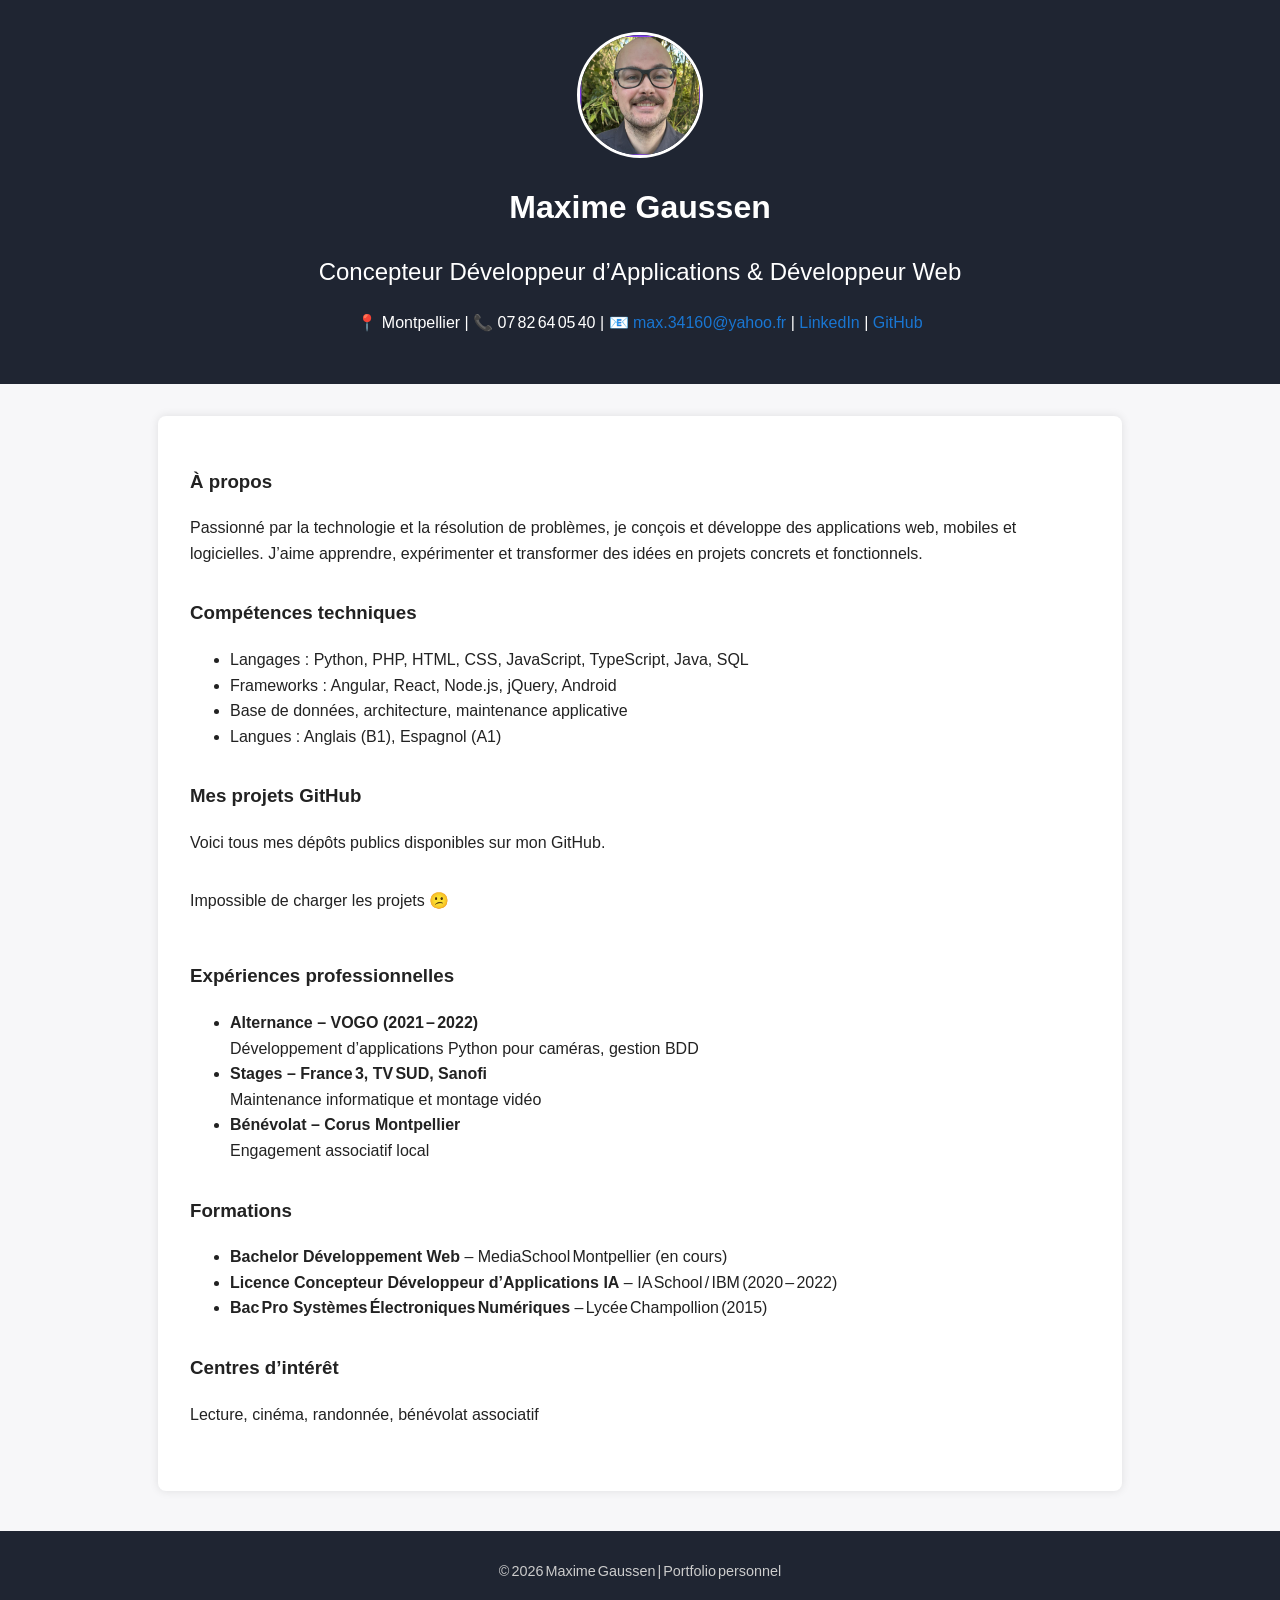
==== index.html @ 0f40490c "Update index.html" ====
<!-- rebuild 26/04e -->
<!DOCTYPE html>
<html lang="fr">
<head>
  <meta charset="UTF-8">
  <meta name="viewport" content="width=device-width, initial-scale=1.0">
  <title>Portfolio – Maxime Gaussen</title>
  <link rel="stylesheet" href="style.css">
  <link rel="icon" type="image/png" href="images/photo.jpg">
</head>
<body>
  <header>
    <img src="images/photo.jpg" alt="Photo de Maxime Gaussen" class="photo">
    <h1>Maxime Gaussen</h1>
    <h2>Concepteur Développeur d’Applications & Développeur Web</h2>
    <p class="contact">
      📍 Montpellier | 📞 07 82 64 05 40 | 📧 
      <a href="mailto:max.34160@yahoo.fr">max.34160@yahoo.fr</a> |
      <a href="[linkedin.com](https://www.linkedin.com/in/maxime-gaussen-0110b3207/)" target="_blank">LinkedIn</a> |
      <a href="[github.com](https://github.com/Maxime-Gaussen)" target="_blank">GitHub</a>
    </p>
  </header>
  <main>
    <section id="about">
      <h3>À propos</h3>
      <p>Passionné par la technologie et la résolution de problèmes, je conçois et développe des applications web, mobiles et logicielles. J’aime apprendre, expérimenter et transformer des idées en projets concrets et fonctionnels.</p>
    </section>
    <section id="skills">
      <h3>Compétences techniques</h3>
      <ul>
        <li>Langages : Python, PHP, HTML, CSS, JavaScript, TypeScript, Java, SQL</li>
        <li>Frameworks : Angular, React, Node.js, jQuery, Android</li>
        <li>Base de données, architecture, maintenance applicative</li>
        <li>Langues : Anglais (B1), Espagnol (A1)</li>
      </ul>
    </section>
    <section id="projects">
      <h3>Mes projets GitHub</h3>
      <p>Voici tous mes dépôts publics disponibles sur mon GitHub.</p>
      <div id="github-projects" class="projects-grid"></div>
    </section>
    <section id="experience">
      <h3>Expériences professionnelles</h3>
      <ul>
        <li><strong>Alternance – VOGO (2021 – 2022)</strong><br>Développement d’applications Python pour caméras, gestion BDD</li>
        <li><strong>Stages – France 3, TV SUD, Sanofi</strong><br>Maintenance informatique et montage vidéo</li>
        <li><strong>Bénévolat – Corus Montpellier</strong><br>Engagement associatif local</li>
      </ul>
    </section>
    <section id="education">
      <h3>Formations</h3>
      <ul>
        <li><strong>Bachelor Développement Web</strong> – MediaSchool Montpellier (en cours)</li>
        <li><strong>Licence Concepteur Développeur d’Applications IA</strong> – IA School / IBM (2020 – 2022)</li>
        <li><strong>Bac Pro Systèmes Électroniques Numériques</strong> – Lycée Champollion (2015)</li>
      </ul>
    </section>
    <section id="interests">
      <h3>Centres d’intérêt</h3>
      <p>Lecture, cinéma, randonnée, bénévolat associatif</p>
    </section>
  </main>
  <footer>
    <p>© 2026 Maxime Gaussen | Portfolio personnel</p>
  </footer>
<script>
fetch("https://api.github.com/users/Maxime-Gaussen/repos")
  .then(response => {
    if (!response.ok) throw new Error("Erreur API GitHub : " + response.status);
    return response.json();
  })
  .then(repos => {
    const container = document.getElementById("github-projects");
    container.innerHTML = "";
    if (!repos.length) {
      container.innerHTML = "<p>Aucun projet trouvé.</p>";
      return;
    }

    repos
      .sort((a, b) => new Date(b.updated_at) - new Date(a.updated_at))
      .forEach(repo => {
        const div = document.createElement("div");
        div.className = "project-card";
        div.innerHTML = `
          <h4>📁 ${repo.name}</h4>
          <p>${repo.description || "Pas de description disponible."}</p>
          <a href="${repo.html_url}" target="_blank">Voir sur GitHub</a>
        `;
        container.appendChild(div);
      });
  })
  .catch(error => {
    console.error("Erreur GitHub :", error);
    document.getElementById("github-projects").innerHTML =
      "<p>Impossible de charger les projets 😕</p>";
  });
</script>


</body>
</html>
---- style.css ----
@import url('[fonts.googleapis.com](https://fonts.googleapis.com/css2?family=Poppins:wght@300;500;700&display=swap)');

body {
  font-family: 'Poppins', sans-serif;
  margin: 0;
  background-color: #f7f7f9;
  color: #222;
  line-height: 1.6;
}

header {
  text-align: center;
  background-color: #1f2532;
  color: #fff;
  padding: 2em 1em;
}

header .photo {
  width: 120px;
  height: 120px;
  border-radius: 50%;
  border: 3px solid #fff;
}

h1 {
  margin: 0.5em 0 0 0;
}

h2 {
  margin-bottom: 0.8em;
  font-weight: 400;
}

a {
  color: #1976d2;
  text-decoration: none;
}

a:hover {
  text-decoration: underline;
}

main {
  max-width: 900px;
  margin: 2em auto;
  padding: 2em;
  background: #fff;
  box-shadow: 0 0 10px rgba(0,0,0,0.1);
  border-radius: 8px;
}

section {
  margin-bottom: 2em;
}

.projects-grid {
  display: grid;
  grid-template-columns: repeat(auto-fit, minmax(250px, 1fr));
  gap: 1em;
}

.project-card {
  background: #fafafa;
  border: 1px solid #ddd;
  border-radius: 6px;
  padding: 1em;
  transition: background 0.3s, transform 0.2s;
}

.project-card:hover {
  background: #eef6ff;
  transform: translateY(-3px);
}

footer {
  background-color: #1f2532;
  color: #ccc;
  text-align: center;
  padding: 1em;
  font-size: 0.9em;
  margin-top: 40px;
}
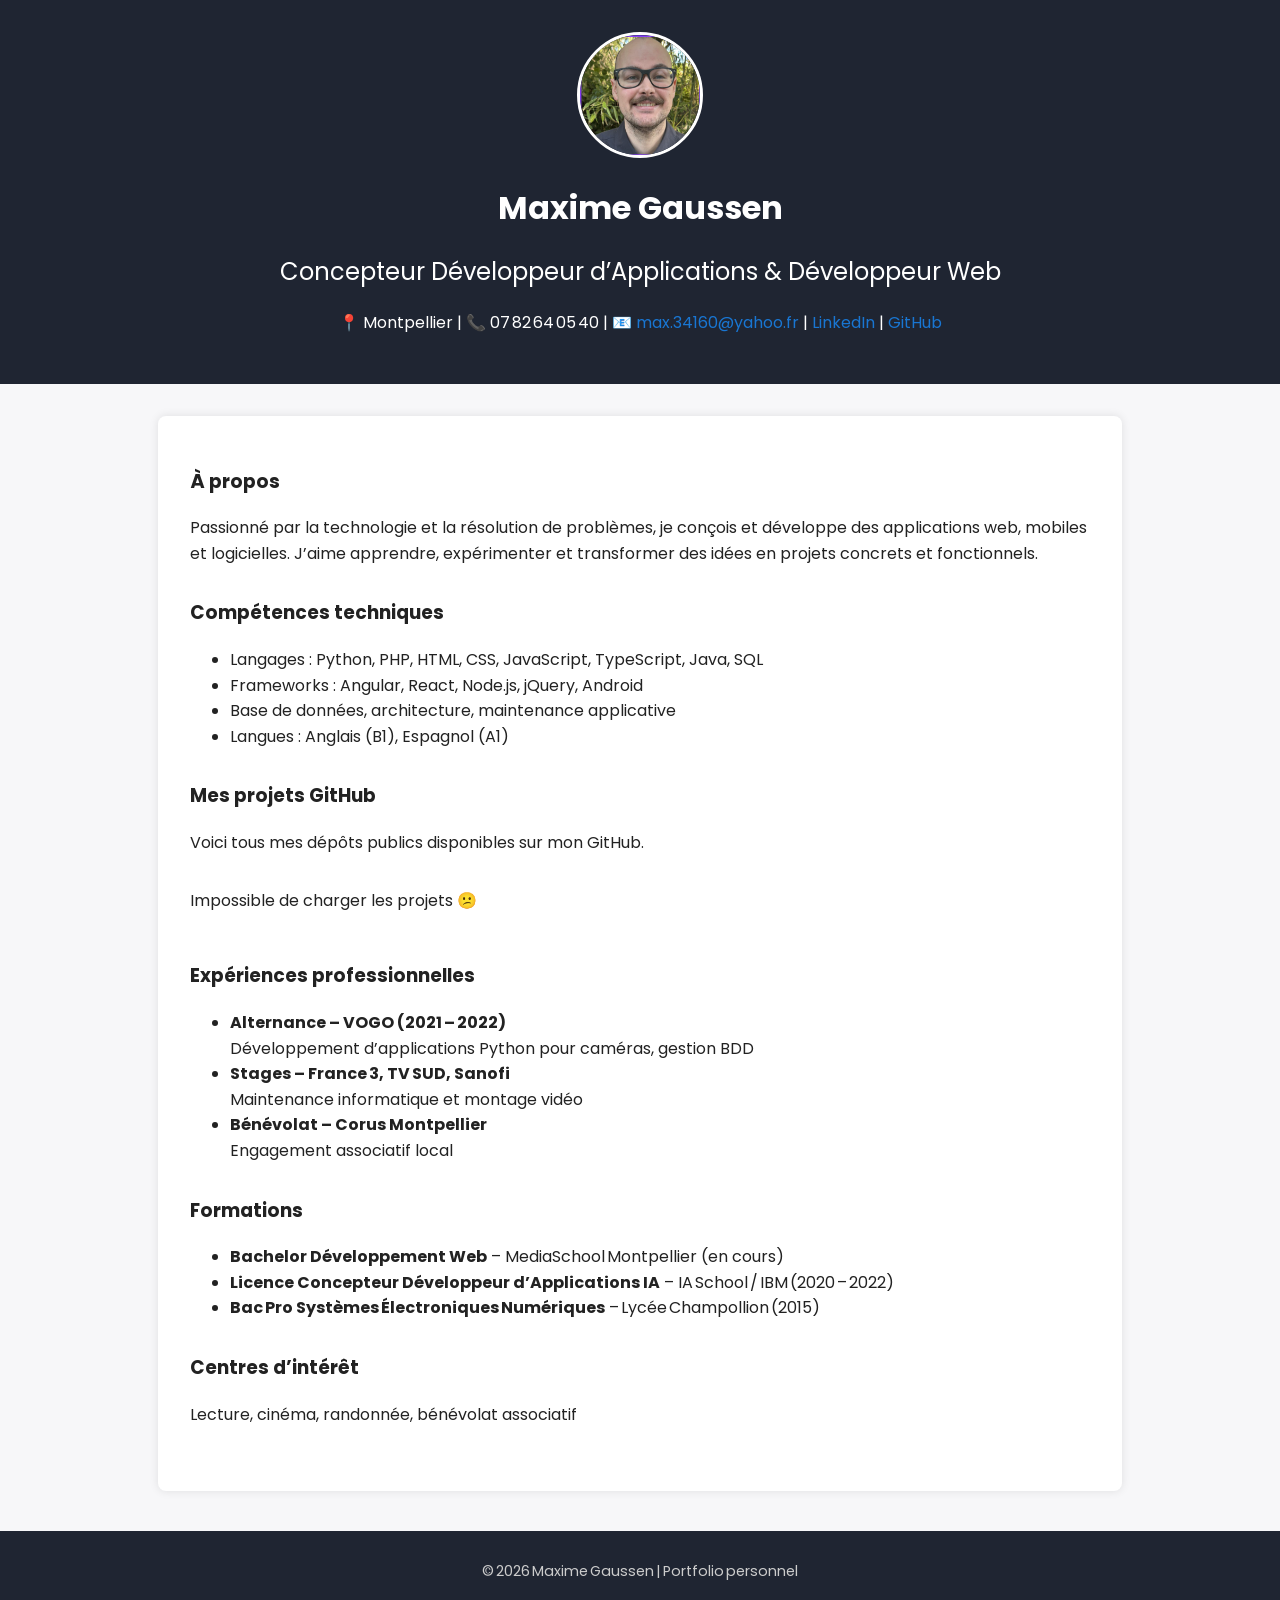
==== commit 0ab741e6: "Update index.html" ====
--- a/index.html
+++ b/index.html
@@ -78,6 +78,7 @@
     }
 
     repos
+      .filter(repo => repo.name !== "maxime-gaussen.github.io")
       .sort((a, b) => new Date(b.updated_at) - new Date(a.updated_at))
       .forEach(repo => {
         const div = document.createElement("div");
--- a/style.css
+++ b/style.css
@@ -1,4 +1,4 @@
-@import url('[fonts.googleapis.com](https://fonts.googleapis.com/css2?family=Poppins:wght@300;500;700&display=swap)');
+@import url('https://fonts.googleapis.com/css2?family=Poppins:wght@300;500;700&display=swap');
 
 body {
   font-family: 'Poppins', sans-serif;
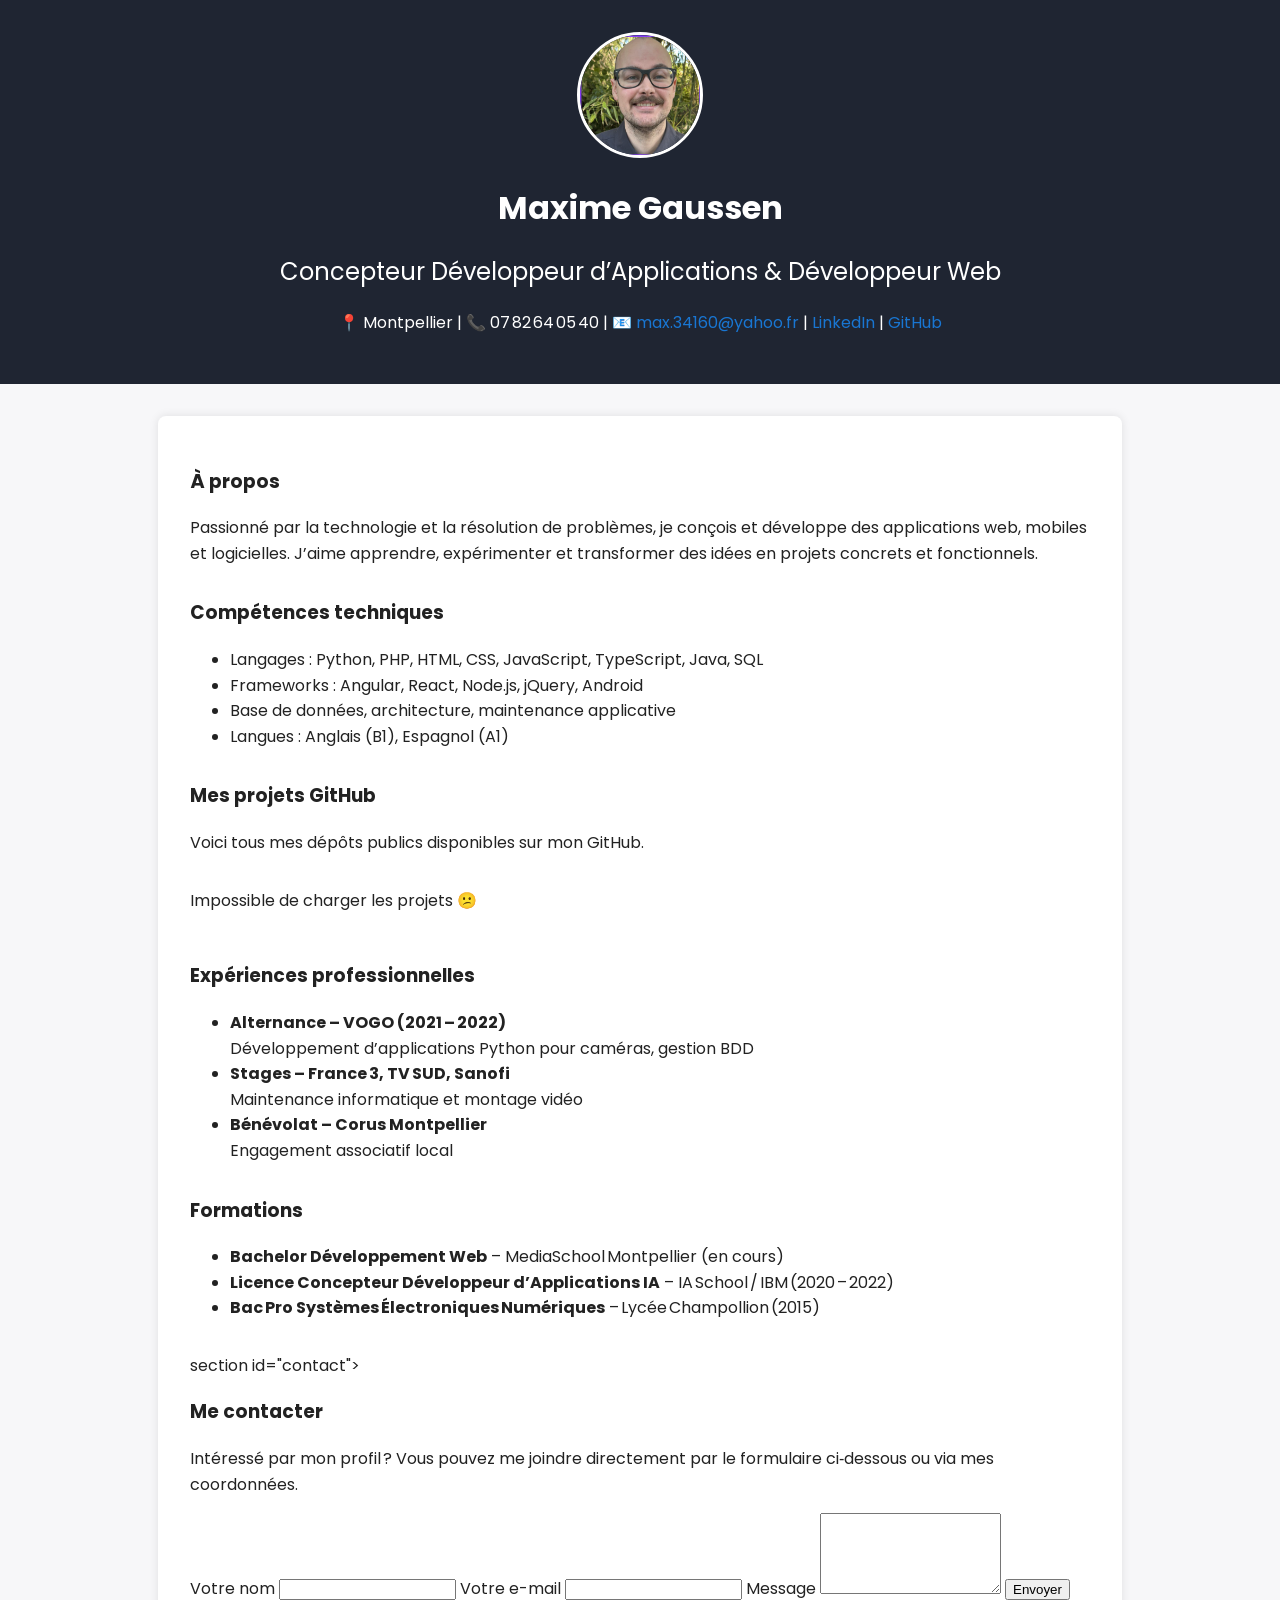
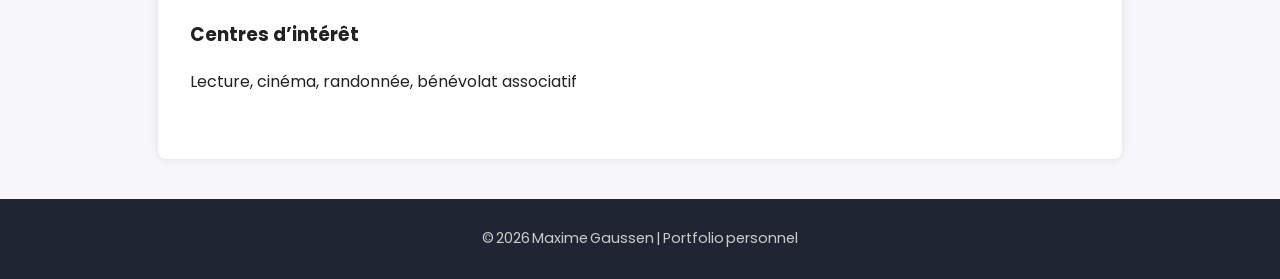
==== commit 5aca28ee: "Update index.html" ====
--- a/index.html
+++ b/index.html
@@ -1,4 +1,3 @@
-<!-- rebuild 26/04e -->
 <!DOCTYPE html>
 <html lang="fr">
 <head>
@@ -16,8 +15,8 @@
     <p class="contact">
       📍 Montpellier | 📞 07 82 64 05 40 | 📧 
       <a href="mailto:max.34160@yahoo.fr">max.34160@yahoo.fr</a> |
-      <a href="[linkedin.com](https://www.linkedin.com/in/maxime-gaussen-0110b3207/)" target="_blank">LinkedIn</a> |
-      <a href="[github.com](https://github.com/Maxime-Gaussen)" target="_blank">GitHub</a>
+      <a href="https://www.linkedin.com/in/maxime-gaussen-0110b3207/" target="_blank">LinkedIn</a> |
+      <a href="https://github.com/Maxime-Gaussen" target="_blank">GitHub</a>
     </p>
   </header>
   <main>
@@ -55,6 +54,19 @@
         <li><strong>Bac Pro Systèmes Électroniques Numériques</strong> – Lycée Champollion (2015)</li>
       </ul>
     </section>
+    section id="contact">
+  <h3>Me contacter</h3>
+  <p>Intéressé par mon profil ? Vous pouvez me joindre directement par le formulaire ci‑dessous ou via mes coordonnées.</p>
+  <form class="contact-form" action="https://formspree.io/f/mrerddak" method="POST">
+    <label for="name">Votre nom</label>
+    <input type="text" id="name" name="name" required>
+    <label for="email">Votre e-mail</label>
+    <input type="email" id="email" name="_replyto" required>
+    <label for="message">Message</label>
+    <textarea id="message" name="message" rows="5" required></textarea>
+    <button type="submit">Envoyer</button>
+  </form>
+</section>
     <section id="interests">
       <h3>Centres d’intérêt</h3>
       <p>Lecture, cinéma, randonnée, bénévolat associatif</p>
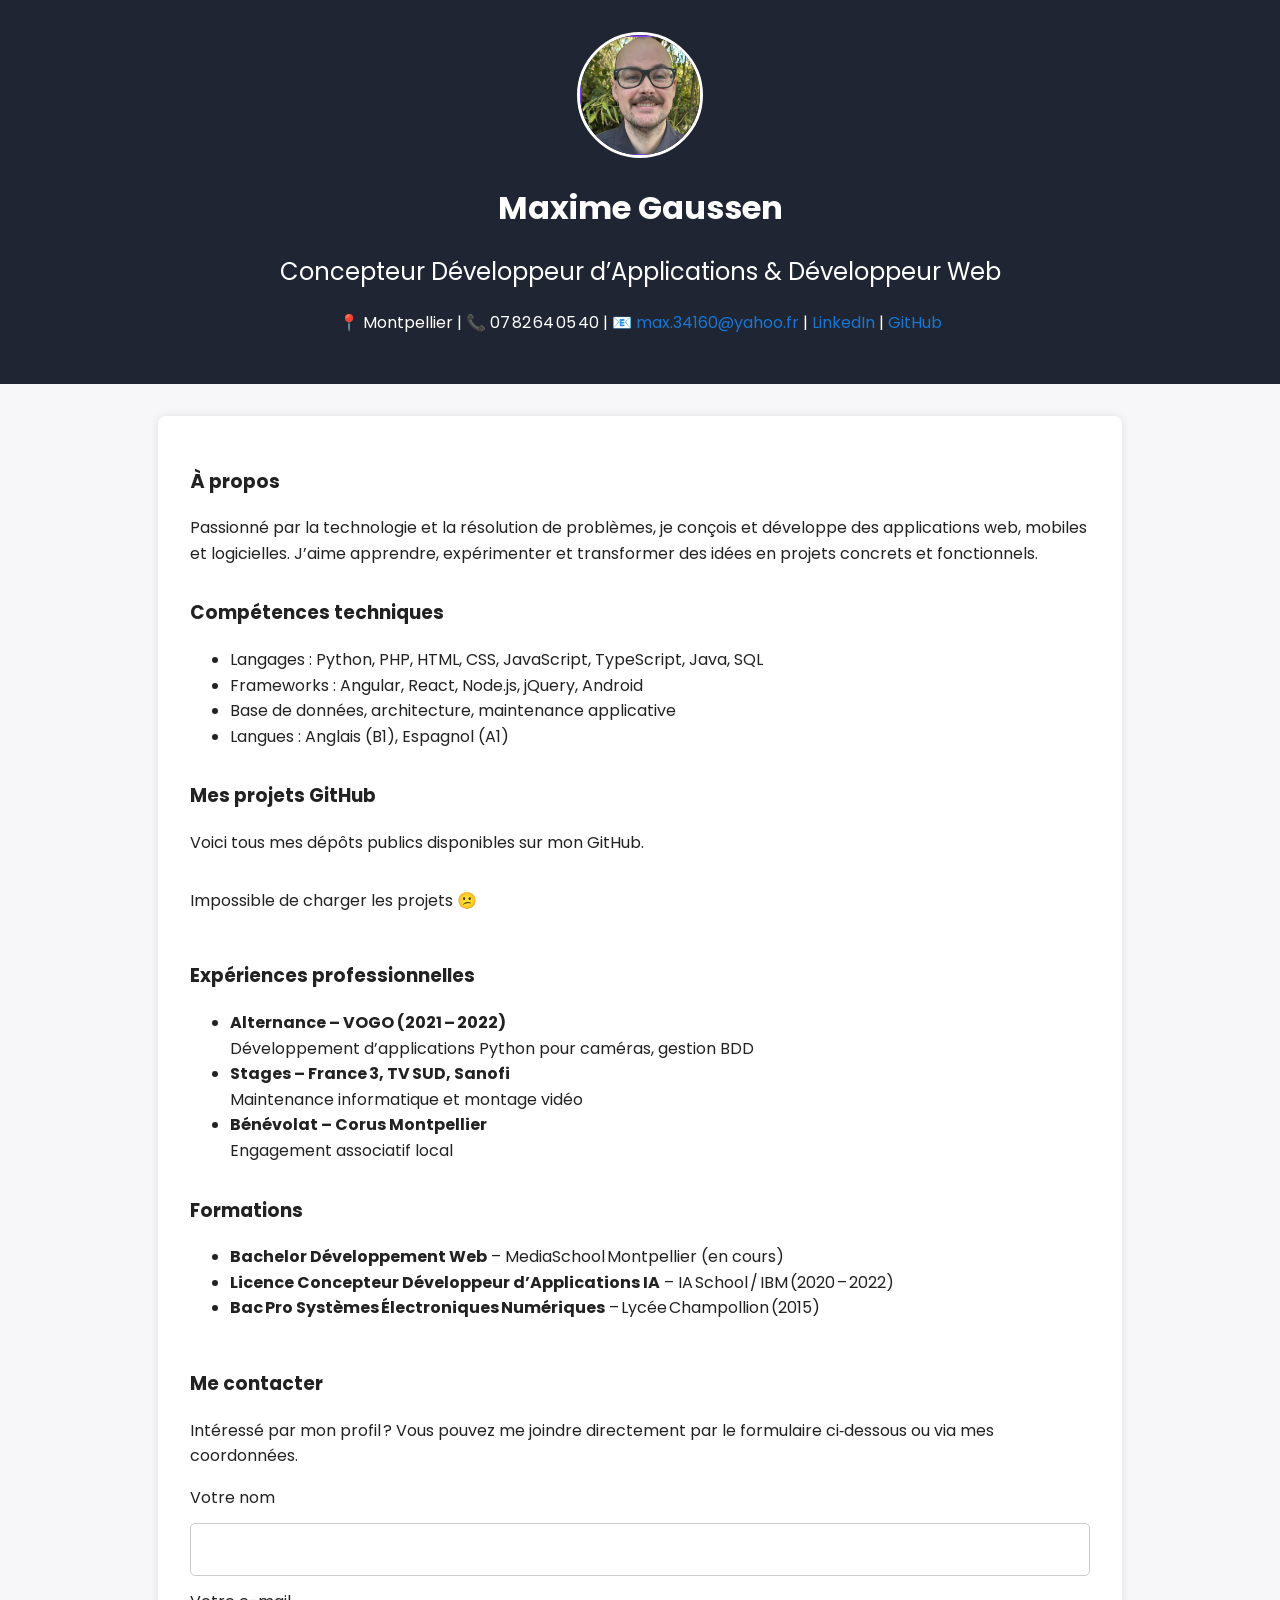
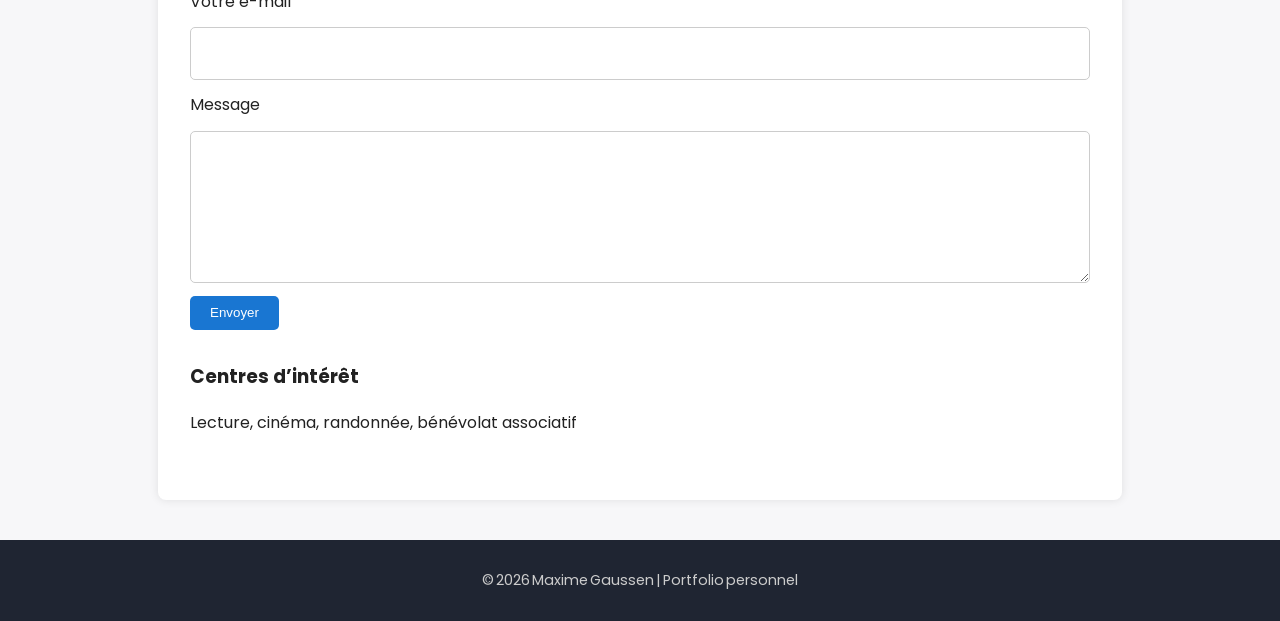
==== commit 917e49d9: "Update index.html" ====
--- a/index.html
+++ b/index.html
@@ -54,7 +54,7 @@
         <li><strong>Bac Pro Systèmes Électroniques Numériques</strong> – Lycée Champollion (2015)</li>
       </ul>
     </section>
-    section id="contact">
+    <section id="contact">
   <h3>Me contacter</h3>
   <p>Intéressé par mon profil ? Vous pouvez me joindre directement par le formulaire ci‑dessous ou via mes coordonnées.</p>
   <form class="contact-form" action="https://formspree.io/f/mrerddak" method="POST">
--- a/style.css
+++ b/style.css
@@ -80,3 +80,34 @@
   font-size: 0.9em;
   margin-top: 40px;
 }
+#contact {
+  margin-top: 3em;
+}
+.contact-form {
+  display: flex;
+  flex-direction: column;
+  gap: 0.8em;
+  margin-top: 1em;
+}
+.contact-form input,
+.contact-form textarea {
+  padding: 0.8em;
+  border: 1px solid #ccc;
+  border-radius: 5px;
+  font-family: inherit;
+  font-size: 1em;
+}
+.contact-form button {
+  align-self: flex-start;
+  background-color: #1976d2;
+  color: white;
+  border: none;
+  padding: 0.7em 1.5em;
+  border-radius: 5px;
+  cursor: pointer;
+  font-weight: 500;
+}
+.contact-form button:hover {
+  background-color: #125ea8;
+}
+
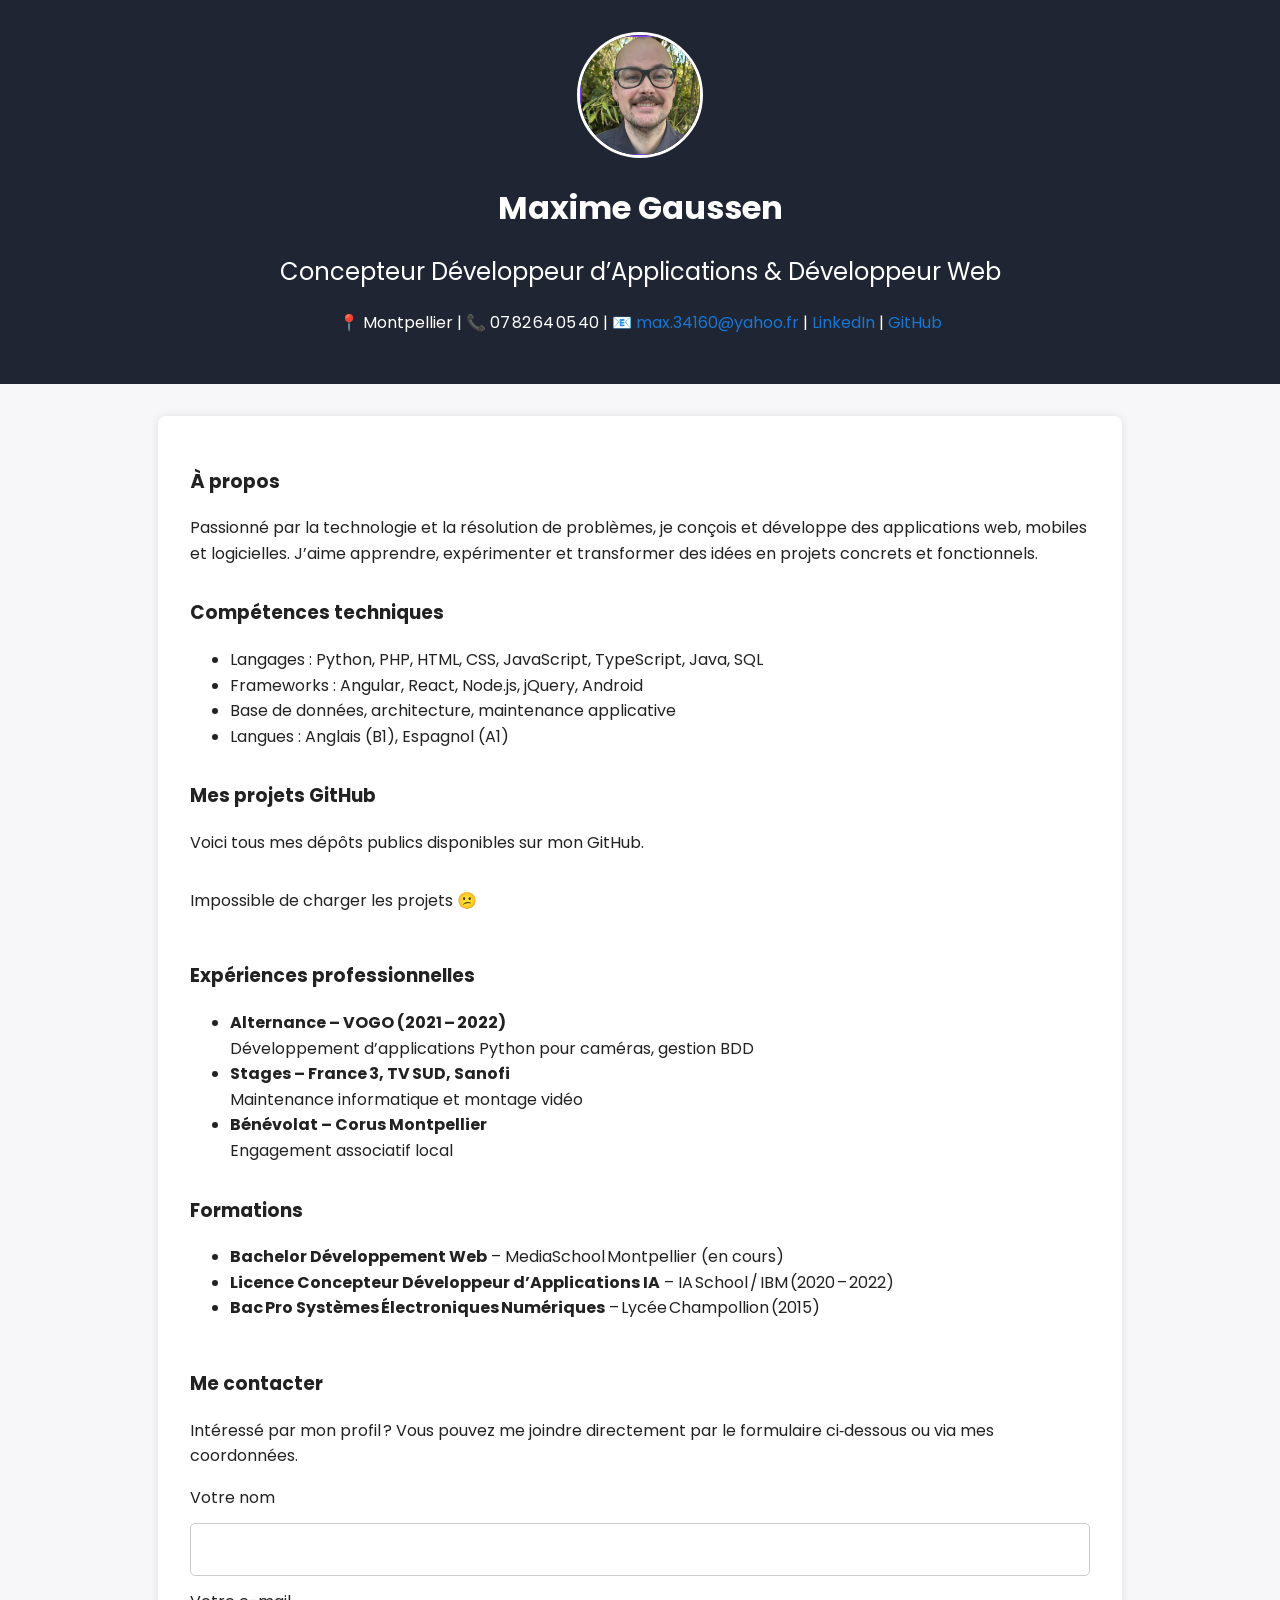
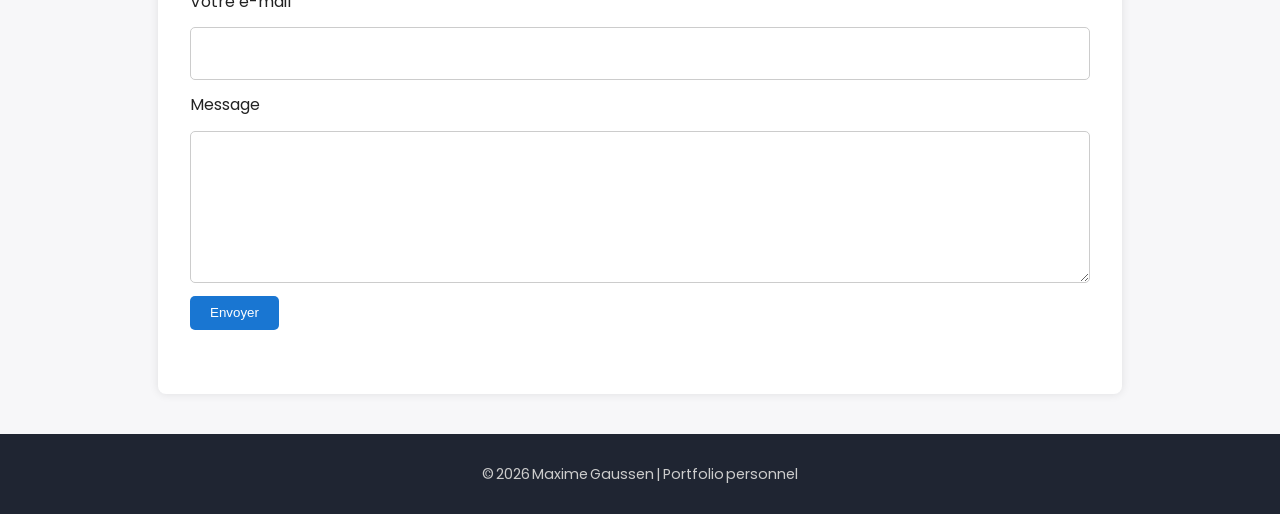
==== commit 2abad4d7: "Update index.html" ====
--- a/index.html
+++ b/index.html
@@ -67,10 +67,6 @@
     <button type="submit">Envoyer</button>
   </form>
 </section>
-    <section id="interests">
-      <h3>Centres d’intérêt</h3>
-      <p>Lecture, cinéma, randonnée, bénévolat associatif</p>
-    </section>
   </main>
   <footer>
     <p>© 2026 Maxime Gaussen | Portfolio personnel</p>
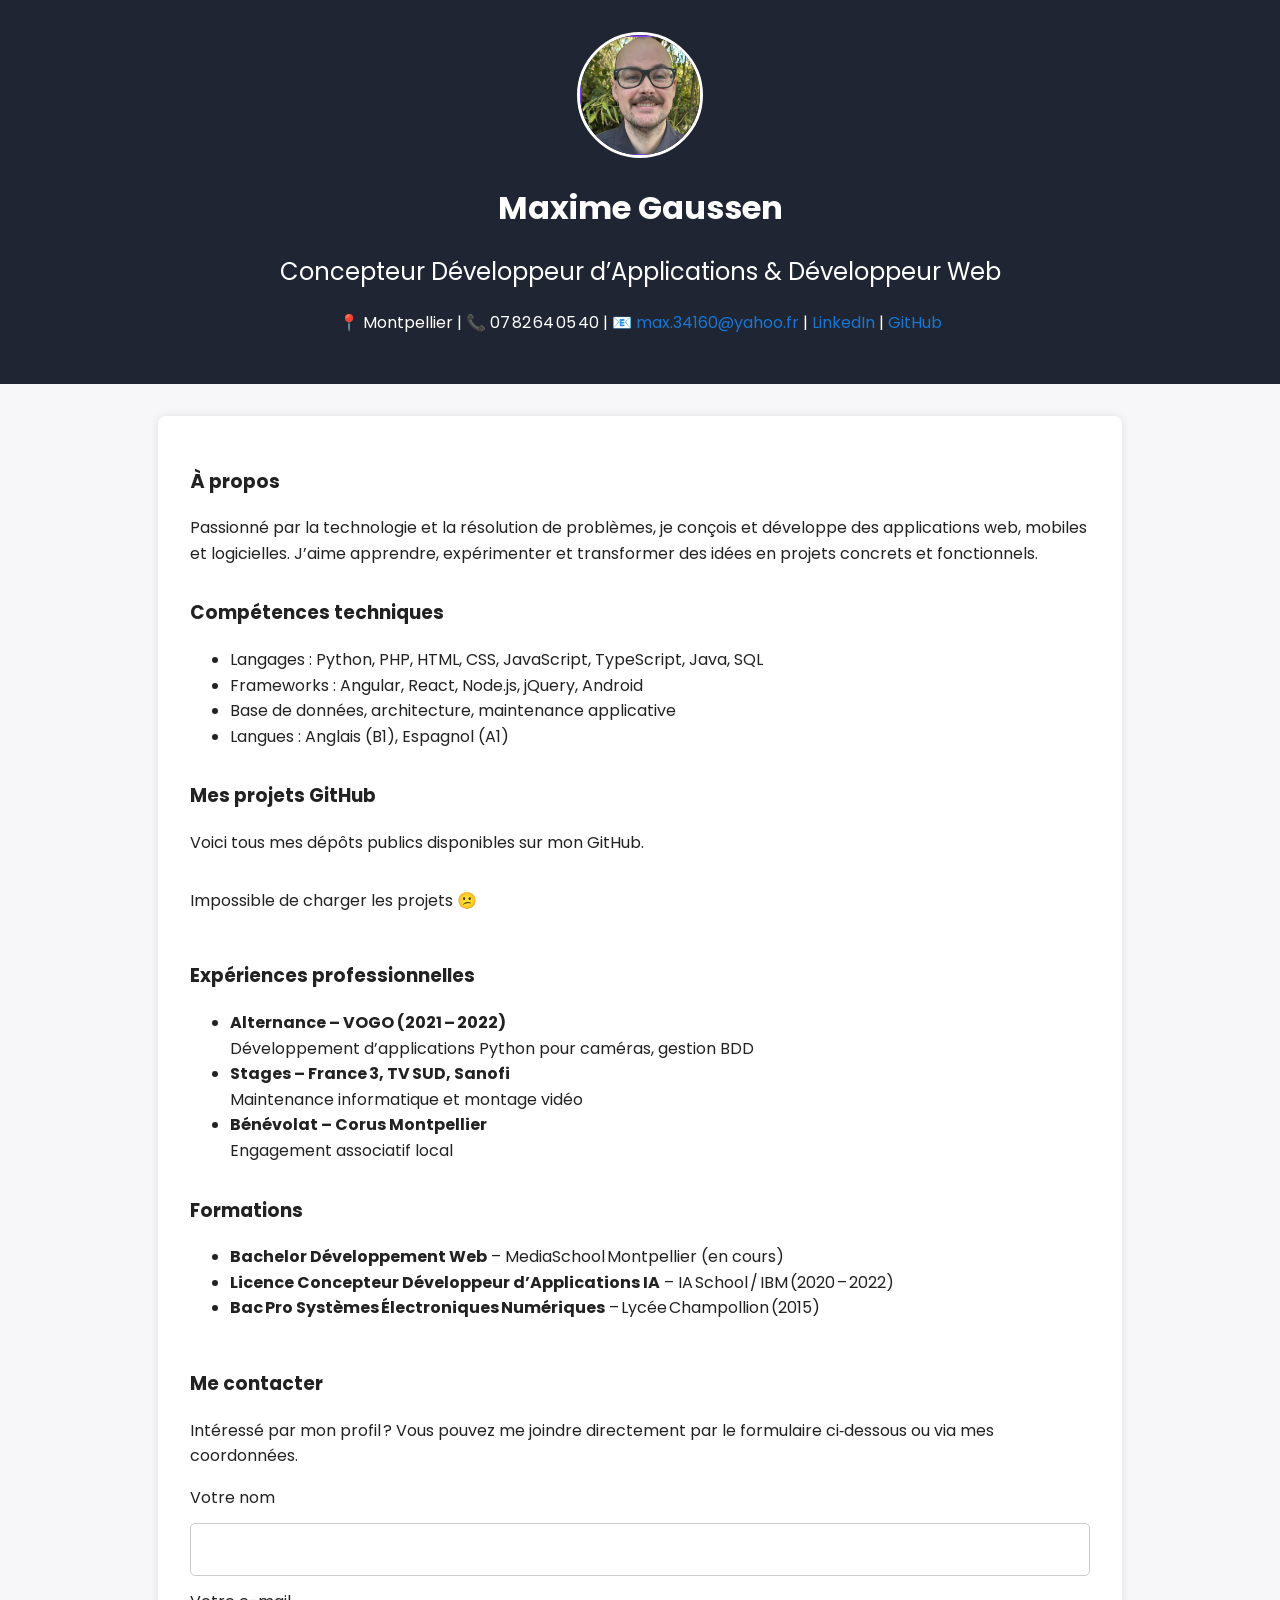
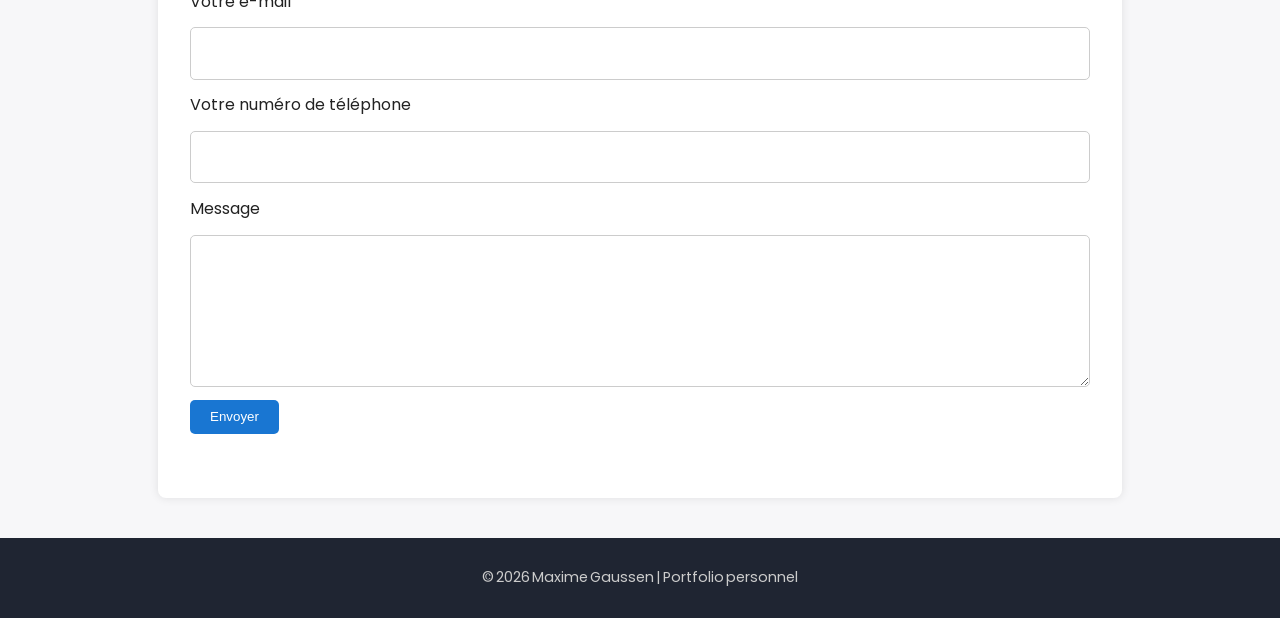
==== commit b905dfa1: "Update index.html" ====
--- a/index.html
+++ b/index.html
@@ -62,6 +62,8 @@
     <input type="text" id="name" name="name" required>
     <label for="email">Votre e-mail</label>
     <input type="email" id="email" name="_replyto" required>
+    <label for="name">Votre numéro de téléphone</label>
+    <input type="number" id="phone" name="phone" required>
     <label for="message">Message</label>
     <textarea id="message" name="message" rows="5" required></textarea>
     <button type="submit">Envoyer</button>
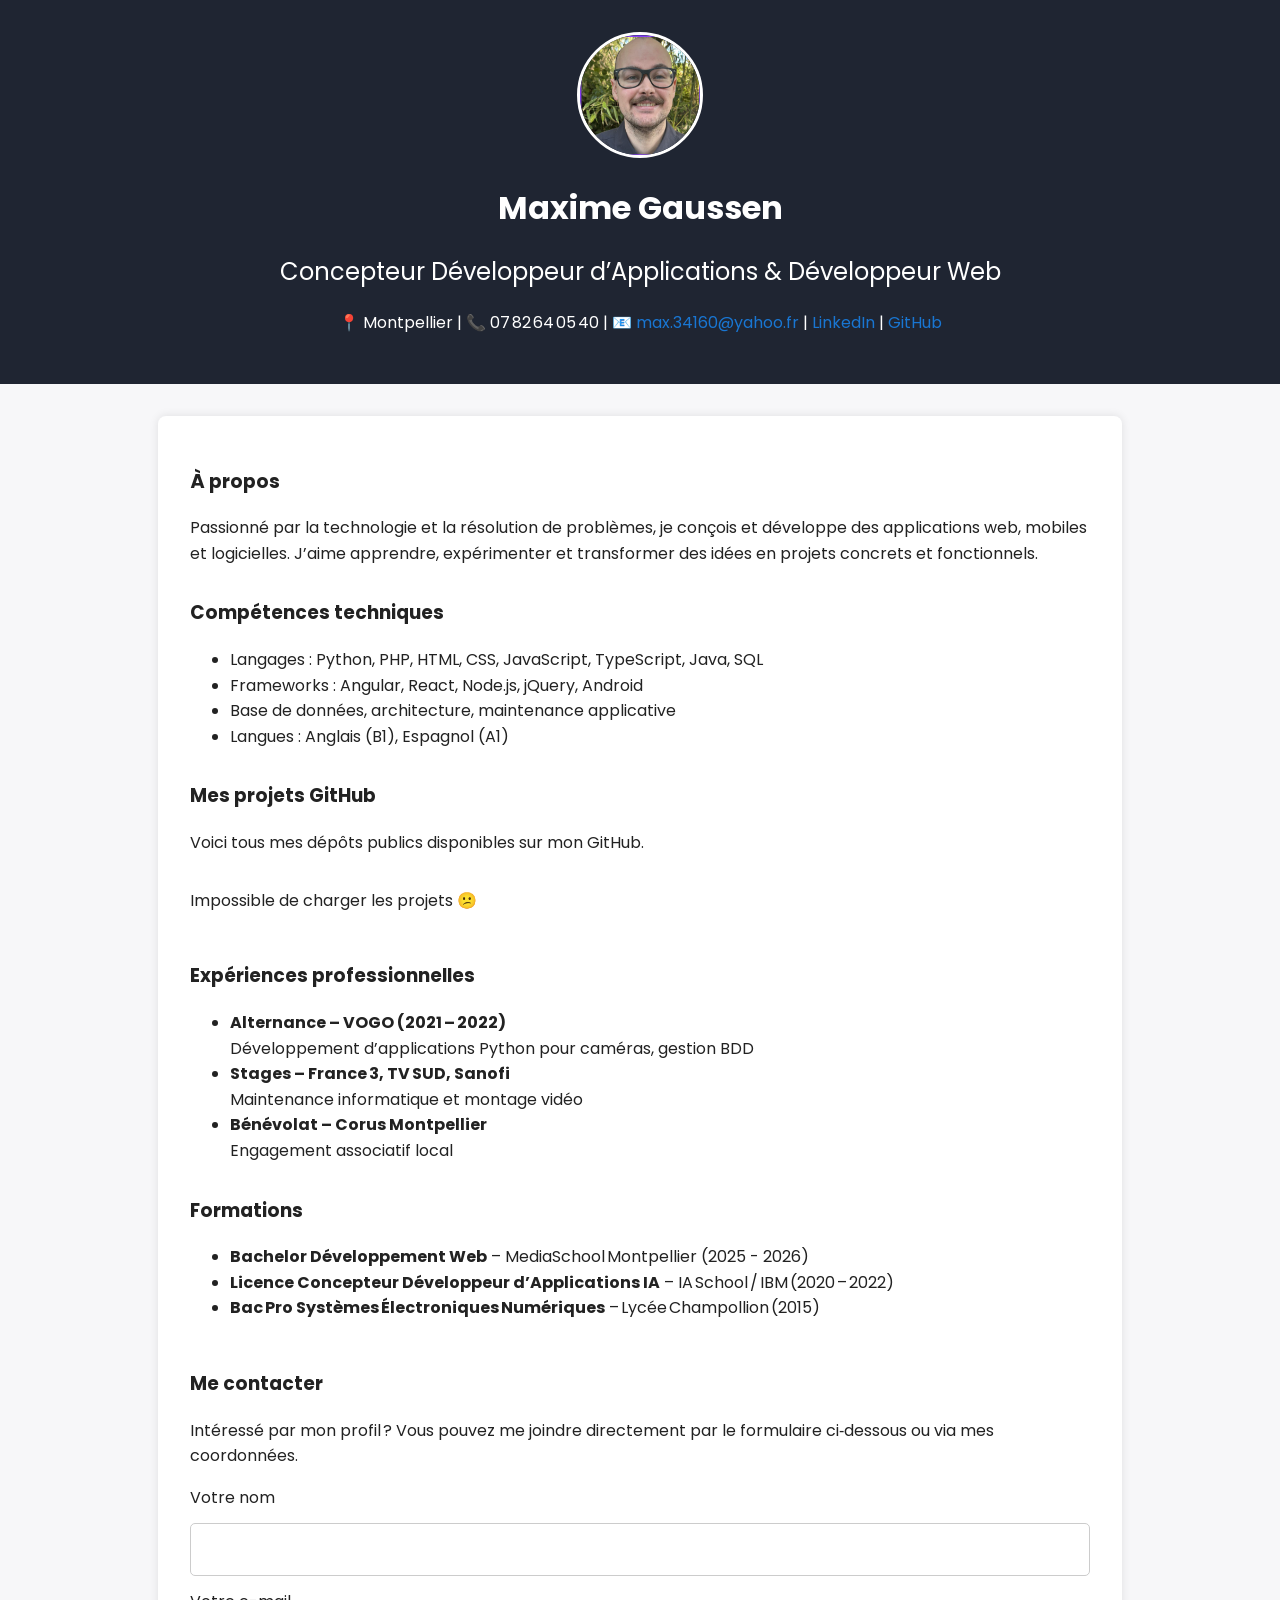
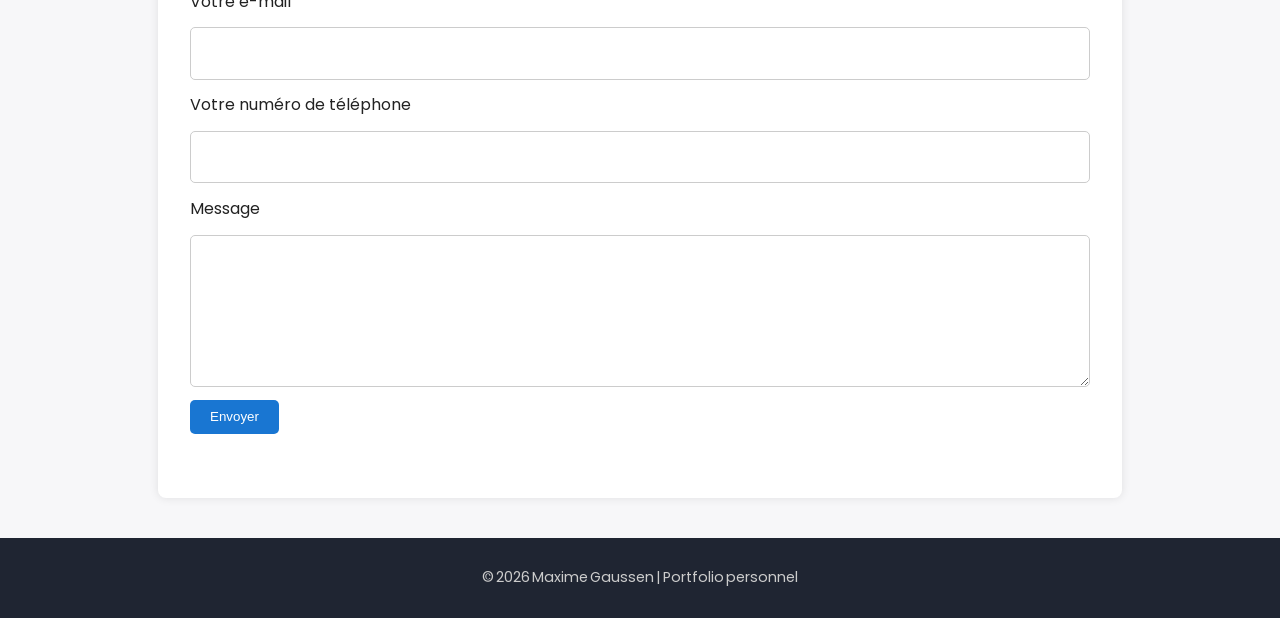
==== commit c052121d: "Update index.html" ====
--- a/index.html
+++ b/index.html
@@ -49,7 +49,7 @@
     <section id="education">
       <h3>Formations</h3>
       <ul>
-        <li><strong>Bachelor Développement Web</strong> – MediaSchool Montpellier (en cours)</li>
+        <li><strong>Bachelor Développement Web</strong> – MediaSchool Montpellier (2025 - 2026)</li>
         <li><strong>Licence Concepteur Développeur d’Applications IA</strong> – IA School / IBM (2020 – 2022)</li>
         <li><strong>Bac Pro Systèmes Électroniques Numériques</strong> – Lycée Champollion (2015)</li>
       </ul>
